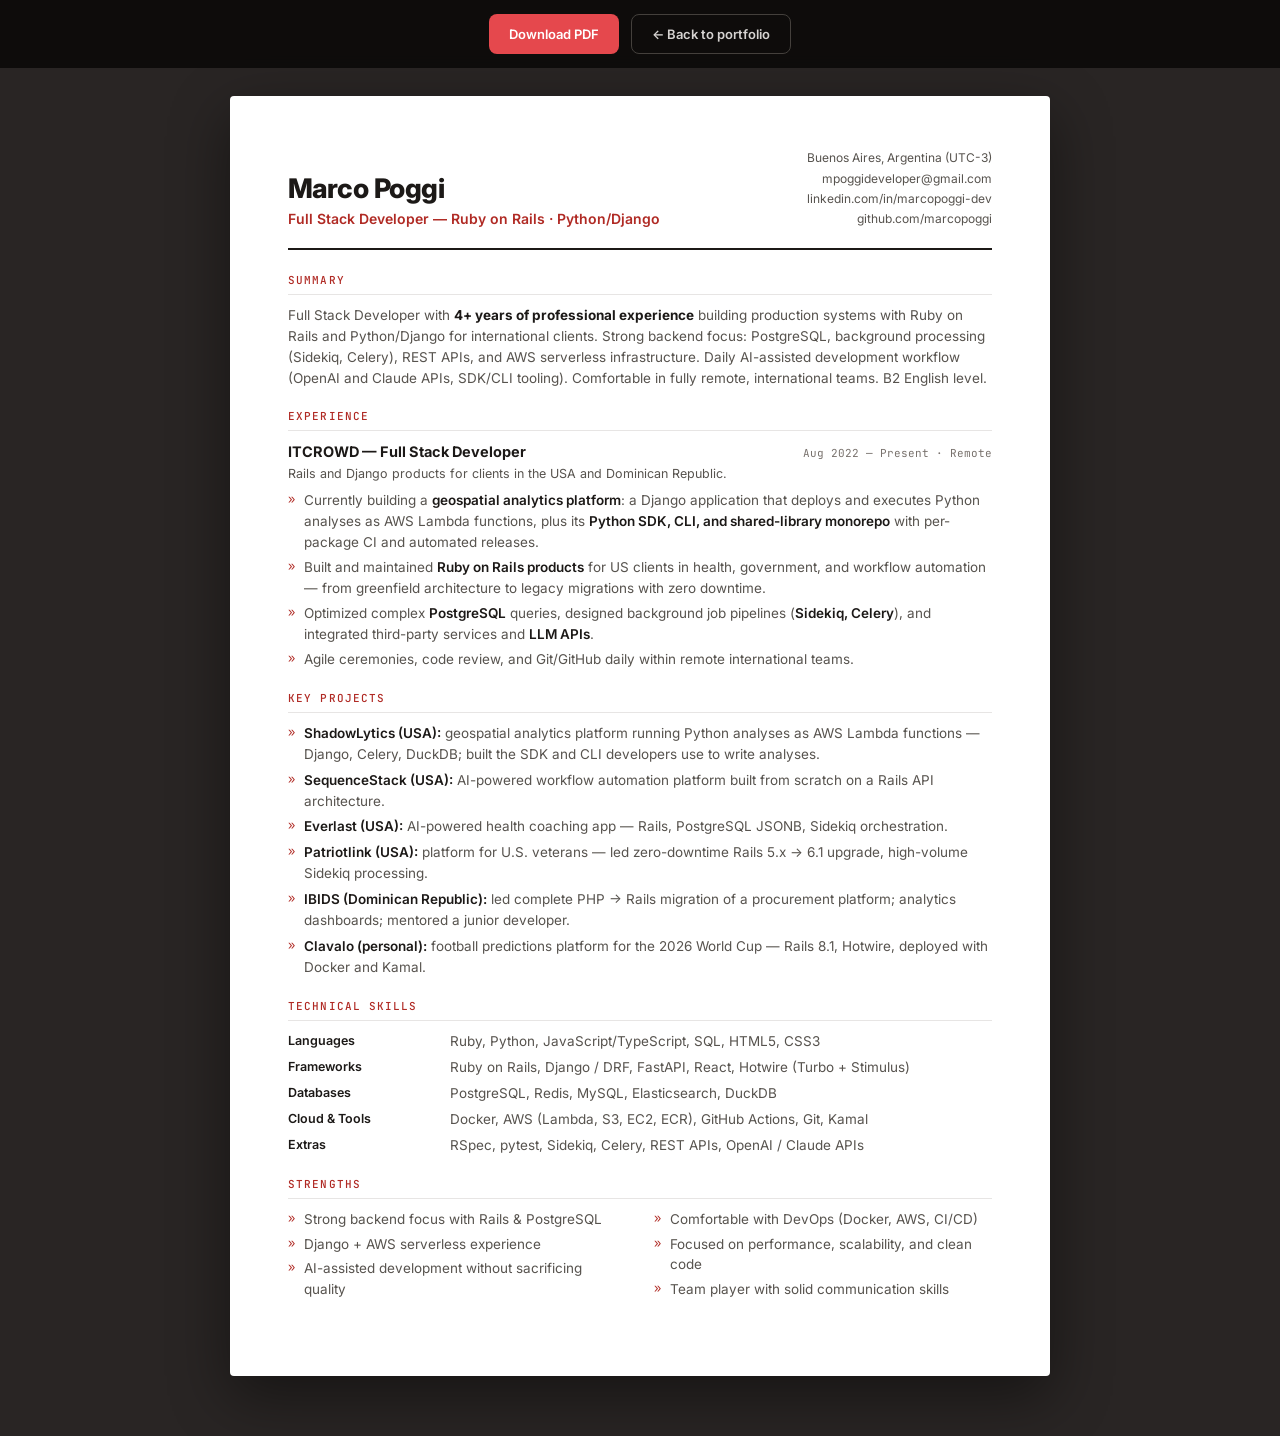
==== cv.html @ 9cfd439c "feat(portfolio): dark design system, refreshed content, and CV page Rebuild the portfolio around a t" ====
<!DOCTYPE html>
<html lang="en">
<head>
    <meta charset="UTF-8">
    <meta name="viewport" content="width=device-width, initial-scale=1.0">
    <title>Marco Poggi - CV</title>
    <meta name="robots" content="noindex">
    <link rel="preconnect" href="https://fonts.googleapis.com">
    <link rel="preconnect" href="https://fonts.gstatic.com" crossorigin>
    <link href="https://fonts.googleapis.com/css2?family=Inter:wght@400;500;600;700;800&family=JetBrains+Mono:wght@400;500&display=swap" rel="stylesheet">
    <link rel="icon" href="data:image/svg+xml,<svg xmlns=%22http://www.w3.org/2000/svg%22 viewBox=%220 0 64 64%22><rect width=%2264%22 height=%2264%22 rx=%2212%22 fill=%22%231c1917%22/><path d=%22M22 18 L40 32 L22 46%22 fill=%22none%22 stroke=%22%23e5484d%22 stroke-width=%227%22 stroke-linecap=%22round%22 stroke-linejoin=%22round%22/></svg>">
    <style>
        :root {
            --ink: #1c1917;
            --ink-soft: #57534e;
            --ink-muted: #78716c;
            --accent: #b02a24;
            --rule: #e7e5e4;
            --font-sans: 'Inter', -apple-system, BlinkMacSystemFont, 'Segoe UI', Roboto, sans-serif;
            --font-mono: 'JetBrains Mono', ui-monospace, Menlo, monospace;
        }

        * { margin: 0; padding: 0; box-sizing: border-box; }

        body {
            font-family: var(--font-sans);
            font-size: 13.5px;
            line-height: 1.55;
            color: var(--ink);
            background: #292524;
            -webkit-font-smoothing: antialiased;
        }

        /* Toolbar (screen only) */
        .toolbar {
            position: sticky;
            top: 0;
            z-index: 10;
            display: flex;
            justify-content: center;
            gap: 12px;
            padding: 14px;
            background: rgba(12, 10, 9, 0.9);
            backdrop-filter: blur(10px);
        }

        .toolbar a,
        .toolbar button {
            font-family: var(--font-sans);
            font-size: 13px;
            font-weight: 600;
            padding: 9px 20px;
            border-radius: 8px;
            cursor: pointer;
            text-decoration: none;
            border: 1px solid transparent;
            transition: all 0.15s ease;
        }

        .toolbar button {
            background: #e5484d;
            color: #fff;
            border: none;
        }

        .toolbar button:hover { background: #ff6b61; }

        .toolbar a {
            background: transparent;
            color: #d6d3d1;
            border-color: #44403c;
        }

        .toolbar a:hover { color: #fff; border-color: #78716c; }

        /* Sheet */
        .sheet {
            max-width: 820px;
            margin: 28px auto 60px;
            background: #fff;
            padding: 52px 58px;
            box-shadow: 0 20px 60px rgba(0, 0, 0, 0.45);
            border-radius: 4px;
        }

        header.cv-head {
            display: flex;
            justify-content: space-between;
            align-items: flex-end;
            gap: 16px;
            padding-bottom: 18px;
            border-bottom: 2px solid var(--ink);
            margin-bottom: 22px;
        }

        h1 {
            font-size: 27px;
            font-weight: 800;
            letter-spacing: -0.02em;
            line-height: 1.1;
        }

        .headline {
            font-size: 14px;
            font-weight: 600;
            color: var(--accent);
            margin-top: 4px;
        }

        .contact {
            text-align: right;
            font-size: 12px;
            color: var(--ink-soft);
            line-height: 1.7;
        }

        .contact a { color: var(--ink-soft); text-decoration: none; }
        .contact a:hover { color: var(--accent); }

        section { margin-bottom: 20px; }

        h2 {
            font-family: var(--font-mono);
            font-size: 11px;
            font-weight: 500;
            text-transform: uppercase;
            letter-spacing: 0.1em;
            color: var(--accent);
            border-bottom: 1px solid var(--rule);
            padding-bottom: 5px;
            margin-bottom: 10px;
        }

        .job-head {
            display: flex;
            justify-content: space-between;
            align-items: baseline;
            gap: 12px;
        }

        .job-head h3 { font-size: 14.5px; font-weight: 700; }

        .job-head .period {
            font-family: var(--font-mono);
            font-size: 11px;
            color: var(--ink-muted);
            white-space: nowrap;
        }

        .job-sub {
            font-size: 12.5px;
            color: var(--ink-soft);
            margin-bottom: 7px;
        }

        ul { list-style: none; }

        ul li {
            position: relative;
            padding-left: 16px;
            margin-bottom: 4px;
            color: var(--ink-soft);
        }

        ul li::before {
            content: '»';
            position: absolute;
            left: 0;
            color: var(--accent);
            font-family: var(--font-mono);
            font-size: 12px;
        }

        ul li strong { color: var(--ink); font-weight: 600; }

        .projects-cv li { margin-bottom: 5px; }

        .skills-table { display: grid; gap: 5px; }

        .skills-row {
            display: grid;
            grid-template-columns: 150px 1fr;
            gap: 12px;
        }

        .skills-row dt {
            font-weight: 600;
            font-size: 12.5px;
            color: var(--ink);
        }

        .skills-row dd { color: var(--ink-soft); }

        .two-col {
            display: grid;
            grid-template-columns: 1fr 1fr;
            gap: 0 28px;
        }

        @media (max-width: 700px) {
            .sheet { padding: 32px 24px; margin: 16px 10px 40px; }
            header.cv-head { flex-direction: column; align-items: flex-start; }
            .contact { text-align: left; }
            .two-col { grid-template-columns: 1fr; }
            .skills-row { grid-template-columns: 1fr; gap: 0; }
        }

        @media print {
            /* Zero page margin removes the browser's own header/footer
               (title, URL, page numbers) — the sheet padding takes over. */
            @page { size: A4; margin: 0; }
            body { background: #fff; font-size: 11px; line-height: 1.45; }
            .toolbar { display: none; }
            .sheet {
                max-width: none;
                margin: 0;
                padding: 11mm 14mm;
                box-shadow: none;
                border-radius: 0;
            }
            header.cv-head { padding-bottom: 12px; margin-bottom: 14px; }
            h1 { font-size: 22px; }
            .headline { font-size: 12px; }
            .contact { font-size: 10.5px; line-height: 1.55; }
            h2 { font-size: 10px; margin-bottom: 7px; padding-bottom: 4px; }
            .job-head h3 { font-size: 12.5px; }
            .job-sub { font-size: 11px; margin-bottom: 5px; }
            section { margin-bottom: 13px; break-inside: avoid; }
            ul li { margin-bottom: 2.5px; }
            .projects-cv li { margin-bottom: 3px; }
            .skills-table { gap: 3px; }
            a { color: inherit; }
        }
    </style>
</head>
<body>
    <div class="toolbar">
        <button onclick="window.print()">Download PDF</button>
        <a href="index.html">← Back to portfolio</a>
    </div>

    <main class="sheet">
        <header class="cv-head">
            <div>
                <h1>Marco Poggi</h1>
                <p class="headline">Full Stack Developer — Ruby on Rails · Python/Django</p>
            </div>
            <div class="contact">
                Buenos Aires, Argentina (UTC-3)<br>
                <a href="mailto:mpoggideveloper@gmail.com">mpoggideveloper@gmail.com</a><br>
                <a href="https://linkedin.com/in/marcopoggi-dev">linkedin.com/in/marcopoggi-dev</a><br>
                <a href="https://github.com/marcopoggi">github.com/marcopoggi</a>
            </div>
        </header>

        <section>
            <h2>Summary</h2>
            <p style="color: var(--ink-soft);">
                Full Stack Developer with <strong style="color: var(--ink);">4+ years of professional experience</strong> building
                production systems with Ruby on Rails and Python/Django for international clients. Strong backend focus:
                PostgreSQL, background processing (Sidekiq, Celery), REST APIs, and AWS serverless infrastructure.
                Daily AI-assisted development workflow (OpenAI and Claude APIs, SDK/CLI tooling). Comfortable in fully
                remote, international teams. B2 English level.
            </p>
        </section>

        <section>
            <h2>Experience</h2>
            <div class="job-head">
                <h3>ITCROWD — Full Stack Developer</h3>
                <span class="period">Aug 2022 — Present · Remote</span>
            </div>
            <p class="job-sub">Rails and Django products for clients in the USA and Dominican Republic.</p>
            <ul>
                <li>Currently building a <strong>geospatial analytics platform</strong>: a Django application that deploys and executes Python analyses as AWS Lambda functions, plus its <strong>Python SDK, CLI, and shared-library monorepo</strong> with per-package CI and automated releases.</li>
                <li>Built and maintained <strong>Ruby on Rails products</strong> for US clients in health, government, and workflow automation — from greenfield architecture to legacy migrations with zero downtime.</li>
                <li>Optimized complex <strong>PostgreSQL</strong> queries, designed background job pipelines (<strong>Sidekiq, Celery</strong>), and integrated third-party services and <strong>LLM APIs</strong>.</li>
                <li>Agile ceremonies, code review, and Git/GitHub daily within remote international teams.</li>
            </ul>
        </section>

        <section>
            <h2>Key Projects</h2>
            <ul class="projects-cv">
                <li><strong>ShadowLytics (USA):</strong> geospatial analytics platform running Python analyses as AWS Lambda functions — Django, Celery, DuckDB; built the SDK and CLI developers use to write analyses.</li>
                <li><strong>SequenceStack (USA):</strong> AI-powered workflow automation platform built from scratch on a Rails API architecture.</li>
                <li><strong>Everlast (USA):</strong> AI-powered health coaching app — Rails, PostgreSQL JSONB, Sidekiq orchestration.</li>
                <li><strong>Patriotlink (USA):</strong> platform for U.S. veterans — led zero-downtime Rails 5.x → 6.1 upgrade, high-volume Sidekiq processing.</li>
                <li><strong>IBIDS (Dominican Republic):</strong> led complete PHP → Rails migration of a procurement platform; analytics dashboards; mentored a junior developer.</li>
                <li><strong>Clavalo (personal):</strong> football predictions platform for the 2026 World Cup — Rails 8.1, Hotwire, deployed with Docker and Kamal.</li>
            </ul>
        </section>

        <section>
            <h2>Technical Skills</h2>
            <dl class="skills-table">
                <div class="skills-row"><dt>Languages</dt><dd>Ruby, Python, JavaScript/TypeScript, SQL, HTML5, CSS3</dd></div>
                <div class="skills-row"><dt>Frameworks</dt><dd>Ruby on Rails, Django / DRF, FastAPI, React, Hotwire (Turbo + Stimulus)</dd></div>
                <div class="skills-row"><dt>Databases</dt><dd>PostgreSQL, Redis, MySQL, Elasticsearch, DuckDB</dd></div>
                <div class="skills-row"><dt>Cloud &amp; Tools</dt><dd>Docker, AWS (Lambda, S3, EC2, ECR), GitHub Actions, Git, Kamal</dd></div>
                <div class="skills-row"><dt>Extras</dt><dd>RSpec, pytest, Sidekiq, Celery, REST APIs, OpenAI / Claude APIs</dd></div>
            </dl>
        </section>

        <section>
            <h2>Strengths</h2>
            <div class="two-col">
                <ul>
                    <li>Strong backend focus with Rails &amp; PostgreSQL</li>
                    <li>Django + AWS serverless experience</li>
                    <li>AI-assisted development without sacrificing quality</li>
                </ul>
                <ul>
                    <li>Comfortable with DevOps (Docker, AWS, CI/CD)</li>
                    <li>Focused on performance, scalability, and clean code</li>
                    <li>Team player with solid communication skills</li>
                </ul>
            </div>
        </section>
    </main>
</body>
</html>
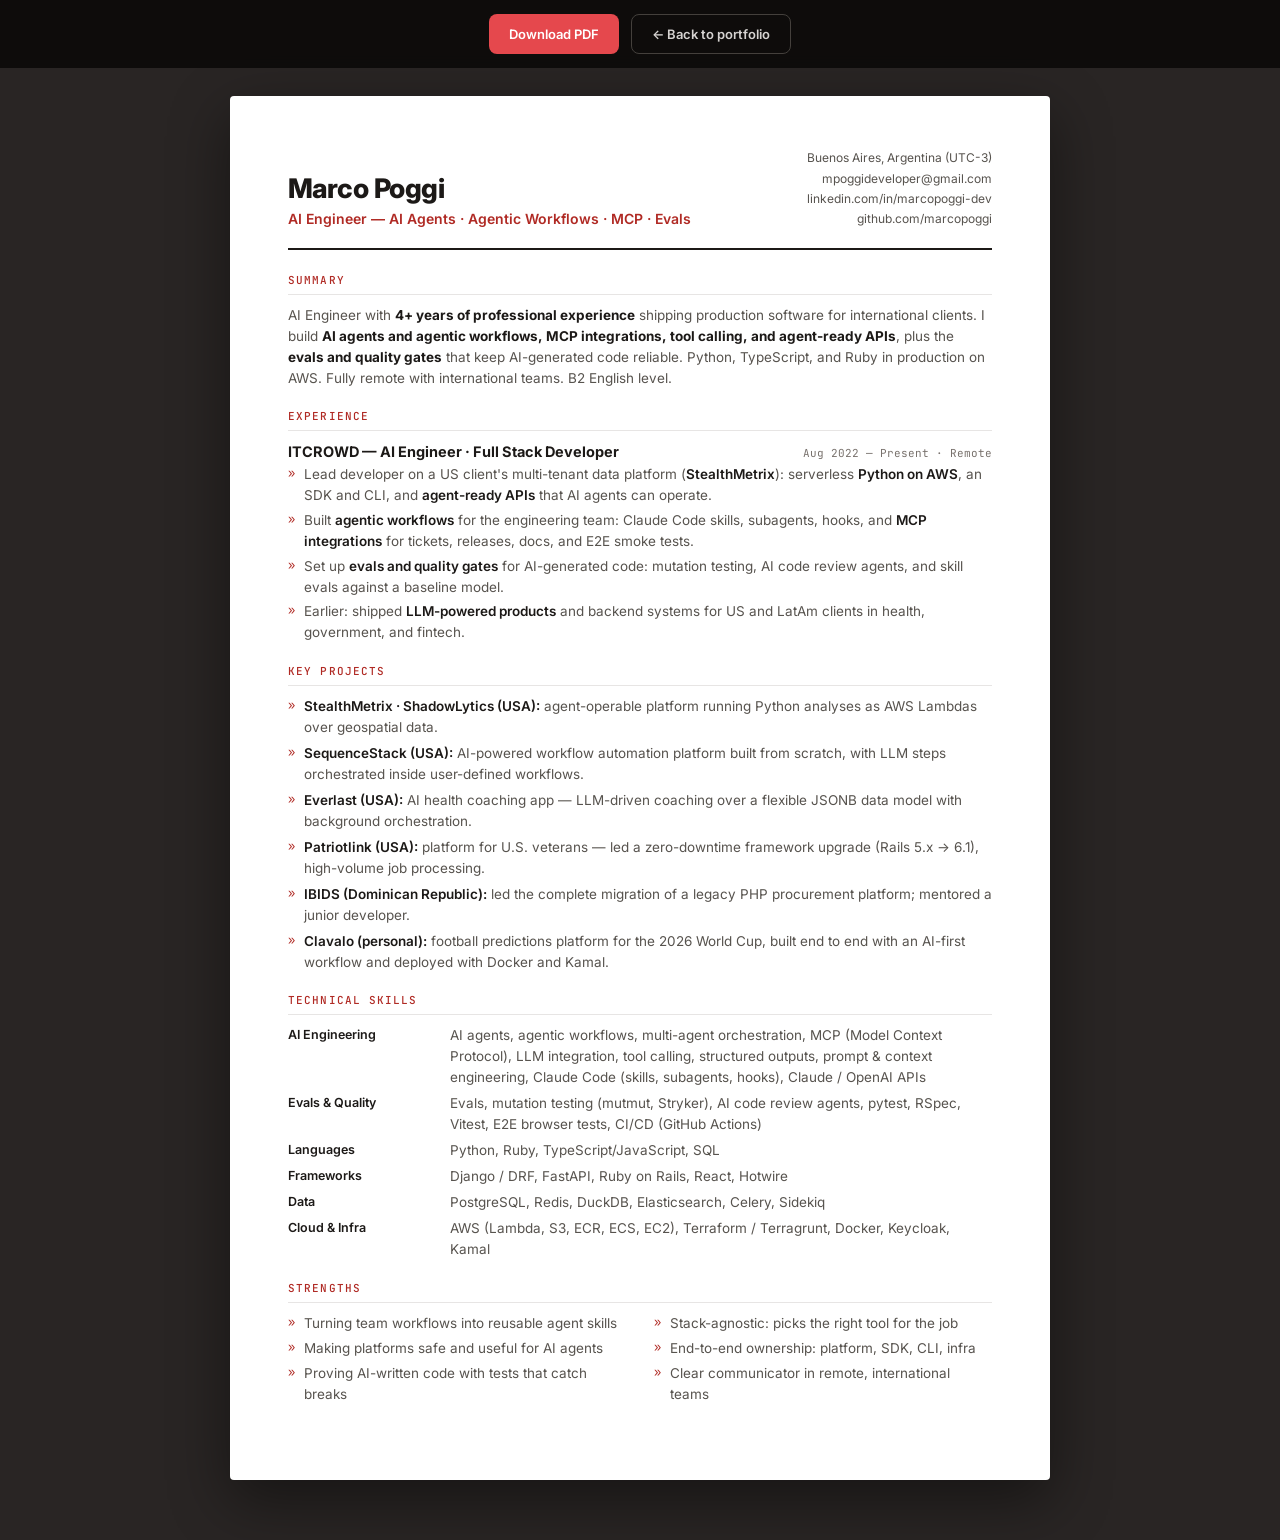
==== commit 3c4c7a23: "feat(portfolio): reposition as AI Engineer with agentic tooling focus Merge StealthMetrix work into " ====
--- a/cv.html
+++ b/cv.html
@@ -243,7 +243,7 @@
         <header class="cv-head">
             <div>
                 <h1>Marco Poggi</h1>
-                <p class="headline">Full Stack Developer — Ruby on Rails · Python/Django</p>
+                <p class="headline">AI Engineer — AI Agents · Agentic Workflows · MCP · Evals</p>
             </div>
             <div class="contact">
                 Buenos Aires, Argentina (UTC-3)<br>
@@ -256,49 +256,48 @@
         <section>
             <h2>Summary</h2>
             <p style="color: var(--ink-soft);">
-                Full Stack Developer with <strong style="color: var(--ink);">4+ years of professional experience</strong> building
-                production systems with Ruby on Rails and Python/Django for international clients. Strong backend focus:
-                PostgreSQL, background processing (Sidekiq, Celery), REST APIs, and AWS serverless infrastructure.
-                Daily AI-assisted development workflow (OpenAI and Claude APIs, SDK/CLI tooling). Comfortable in fully
-                remote, international teams. B2 English level.
+                AI Engineer with <strong style="color: var(--ink);">4+ years of professional experience</strong> shipping production software
+                for international clients. I build <strong style="color: var(--ink);">AI agents and agentic workflows, MCP integrations, tool calling, and agent-ready APIs</strong>,
+                plus the <strong style="color: var(--ink);">evals and quality gates</strong> that keep AI-generated code reliable.
+                Python, TypeScript, and Ruby in production on AWS. Fully remote with international teams. B2 English level.
             </p>
         </section>
 
         <section>
             <h2>Experience</h2>
             <div class="job-head">
-                <h3>ITCROWD — Full Stack Developer</h3>
+                <h3>ITCROWD — AI Engineer · Full Stack Developer</h3>
                 <span class="period">Aug 2022 — Present · Remote</span>
             </div>
-            <p class="job-sub">Rails and Django products for clients in the USA and Dominican Republic.</p>
             <ul>
-                <li>Currently building a <strong>geospatial analytics platform</strong>: a Django application that deploys and executes Python analyses as AWS Lambda functions, plus its <strong>Python SDK, CLI, and shared-library monorepo</strong> with per-package CI and automated releases.</li>
-                <li>Built and maintained <strong>Ruby on Rails products</strong> for US clients in health, government, and workflow automation — from greenfield architecture to legacy migrations with zero downtime.</li>
-                <li>Optimized complex <strong>PostgreSQL</strong> queries, designed background job pipelines (<strong>Sidekiq, Celery</strong>), and integrated third-party services and <strong>LLM APIs</strong>.</li>
-                <li>Agile ceremonies, code review, and Git/GitHub daily within remote international teams.</li>
+                <li>Lead developer on a US client's multi-tenant data platform (<strong>StealthMetrix</strong>): serverless <strong>Python on AWS</strong>, an SDK and CLI, and <strong>agent-ready APIs</strong> that AI agents can operate.</li>
+                <li>Built <strong>agentic workflows</strong> for the engineering team: Claude Code skills, subagents, hooks, and <strong>MCP integrations</strong> for tickets, releases, docs, and E2E smoke tests.</li>
+                <li>Set up <strong>evals and quality gates</strong> for AI-generated code: mutation testing, AI code review agents, and skill evals against a baseline model.</li>
+                <li>Earlier: shipped <strong>LLM-powered products</strong> and backend systems for US and LatAm clients in health, government, and fintech.</li>
             </ul>
         </section>
 
         <section>
             <h2>Key Projects</h2>
             <ul class="projects-cv">
-                <li><strong>ShadowLytics (USA):</strong> geospatial analytics platform running Python analyses as AWS Lambda functions — Django, Celery, DuckDB; built the SDK and CLI developers use to write analyses.</li>
-                <li><strong>SequenceStack (USA):</strong> AI-powered workflow automation platform built from scratch on a Rails API architecture.</li>
-                <li><strong>Everlast (USA):</strong> AI-powered health coaching app — Rails, PostgreSQL JSONB, Sidekiq orchestration.</li>
-                <li><strong>Patriotlink (USA):</strong> platform for U.S. veterans — led zero-downtime Rails 5.x → 6.1 upgrade, high-volume Sidekiq processing.</li>
-                <li><strong>IBIDS (Dominican Republic):</strong> led complete PHP → Rails migration of a procurement platform; analytics dashboards; mentored a junior developer.</li>
-                <li><strong>Clavalo (personal):</strong> football predictions platform for the 2026 World Cup — Rails 8.1, Hotwire, deployed with Docker and Kamal.</li>
+                <li><strong>StealthMetrix · ShadowLytics (USA):</strong> agent-operable platform running Python analyses as AWS Lambdas over geospatial data.</li>
+                <li><strong>SequenceStack (USA):</strong> AI-powered workflow automation platform built from scratch, with LLM steps orchestrated inside user-defined workflows.</li>
+                <li><strong>Everlast (USA):</strong> AI health coaching app — LLM-driven coaching over a flexible JSONB data model with background orchestration.</li>
+                <li><strong>Patriotlink (USA):</strong> platform for U.S. veterans — led a zero-downtime framework upgrade (Rails 5.x → 6.1), high-volume job processing.</li>
+                <li><strong>IBIDS (Dominican Republic):</strong> led the complete migration of a legacy PHP procurement platform; mentored a junior developer.</li>
+                <li><strong>Clavalo (personal):</strong> football predictions platform for the 2026 World Cup, built end to end with an AI-first workflow and deployed with Docker and Kamal.</li>
             </ul>
         </section>
 
         <section>
             <h2>Technical Skills</h2>
             <dl class="skills-table">
-                <div class="skills-row"><dt>Languages</dt><dd>Ruby, Python, JavaScript/TypeScript, SQL, HTML5, CSS3</dd></div>
-                <div class="skills-row"><dt>Frameworks</dt><dd>Ruby on Rails, Django / DRF, FastAPI, React, Hotwire (Turbo + Stimulus)</dd></div>
-                <div class="skills-row"><dt>Databases</dt><dd>PostgreSQL, Redis, MySQL, Elasticsearch, DuckDB</dd></div>
-                <div class="skills-row"><dt>Cloud &amp; Tools</dt><dd>Docker, AWS (Lambda, S3, EC2, ECR), GitHub Actions, Git, Kamal</dd></div>
-                <div class="skills-row"><dt>Extras</dt><dd>RSpec, pytest, Sidekiq, Celery, REST APIs, OpenAI / Claude APIs</dd></div>
+                <div class="skills-row"><dt>AI Engineering</dt><dd>AI agents, agentic workflows, multi-agent orchestration, MCP (Model Context Protocol), LLM integration, tool calling, structured outputs, prompt &amp; context engineering, Claude Code (skills, subagents, hooks), Claude / OpenAI APIs</dd></div>
+                <div class="skills-row"><dt>Evals &amp; Quality</dt><dd>Evals, mutation testing (mutmut, Stryker), AI code review agents, pytest, RSpec, Vitest, E2E browser tests, CI/CD (GitHub Actions)</dd></div>
+                <div class="skills-row"><dt>Languages</dt><dd>Python, Ruby, TypeScript/JavaScript, SQL</dd></div>
+                <div class="skills-row"><dt>Frameworks</dt><dd>Django / DRF, FastAPI, Ruby on Rails, React, Hotwire</dd></div>
+                <div class="skills-row"><dt>Data</dt><dd>PostgreSQL, Redis, DuckDB, Elasticsearch, Celery, Sidekiq</dd></div>
+                <div class="skills-row"><dt>Cloud &amp; Infra</dt><dd>AWS (Lambda, S3, ECR, ECS, EC2), Terraform / Terragrunt, Docker, Keycloak, Kamal</dd></div>
             </dl>
         </section>
 
@@ -306,14 +305,14 @@
             <h2>Strengths</h2>
             <div class="two-col">
                 <ul>
-                    <li>Strong backend focus with Rails &amp; PostgreSQL</li>
-                    <li>Django + AWS serverless experience</li>
-                    <li>AI-assisted development without sacrificing quality</li>
+                    <li>Turning team workflows into reusable agent skills</li>
+                    <li>Making platforms safe and useful for AI agents</li>
+                    <li>Proving AI-written code with tests that catch breaks</li>
                 </ul>
                 <ul>
-                    <li>Comfortable with DevOps (Docker, AWS, CI/CD)</li>
-                    <li>Focused on performance, scalability, and clean code</li>
-                    <li>Team player with solid communication skills</li>
+                    <li>Stack-agnostic: picks the right tool for the job</li>
+                    <li>End-to-end ownership: platform, SDK, CLI, infra</li>
+                    <li>Clear communicator in remote, international teams</li>
                 </ul>
             </div>
         </section>
